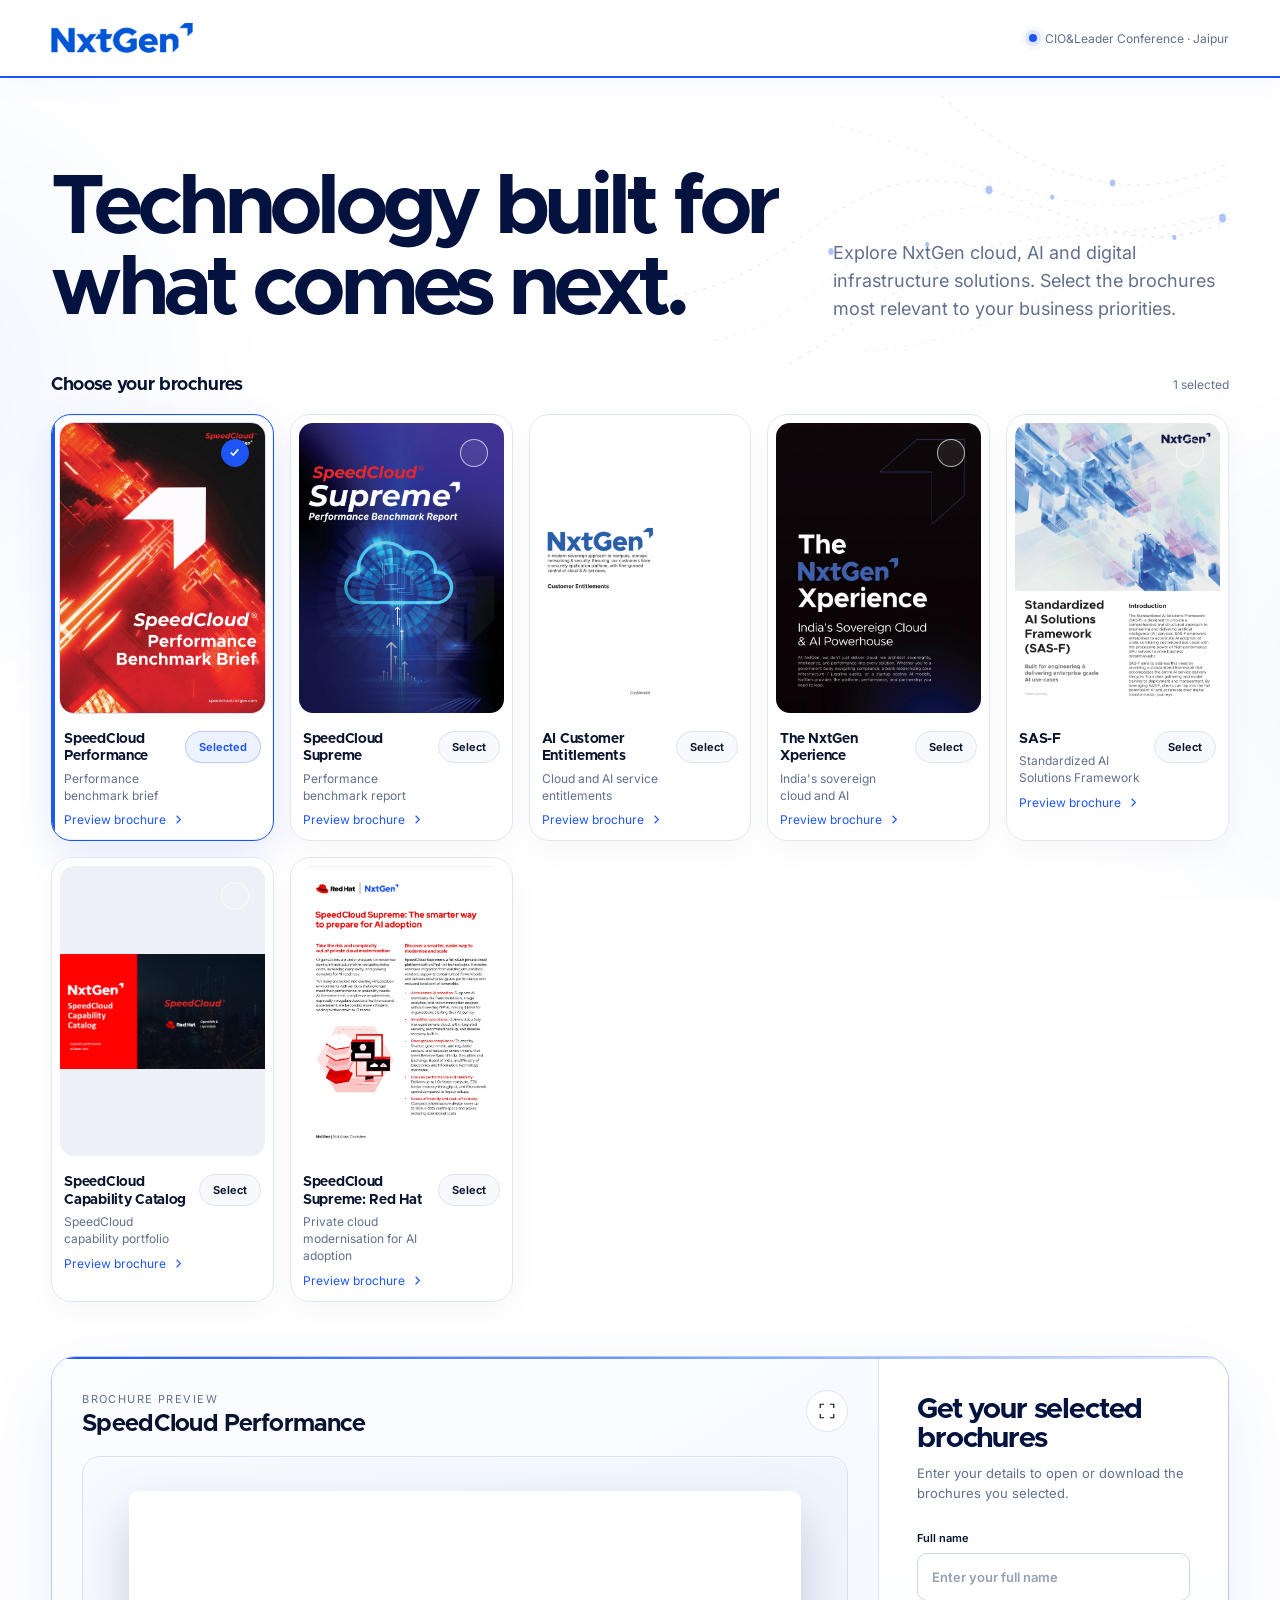
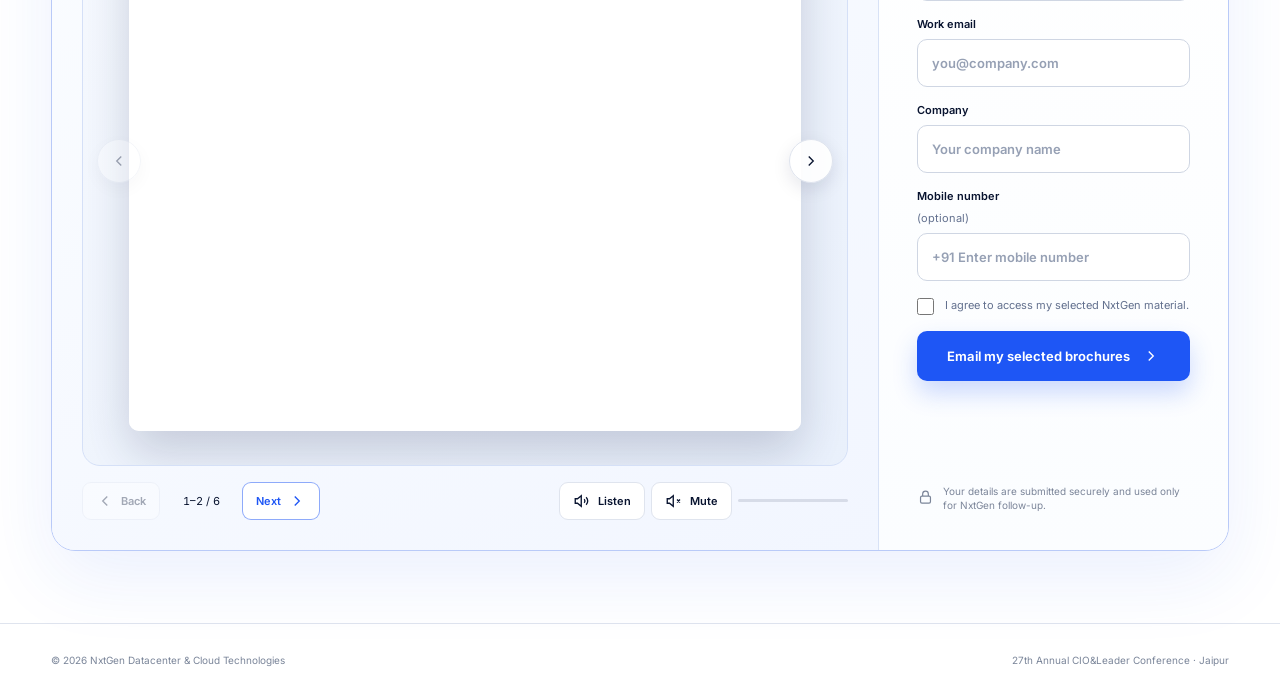
==== index.html @ 0e895658 "Make brochure email links template-compatible" ====
<!doctype html>
<html lang="en">
  <head>
    <meta charset="UTF-8" />
    <meta name="viewport" content="width=device-width, initial-scale=1.0" />
    <meta name="theme-color" content="#ffffff" />
    <meta name="description" content="Explore NxtGen cloud, AI and digital infrastructure brochures." />
    <title>NxtGen | Solution Portfolio</title>
    <link rel="icon" href="assets/nxtgen-blue.png" />
    <link rel="stylesheet" href="styles.css" />
  </head>
  <body>
    <div class="app-shell">
      <header class="topbar">
        <a class="brand" href="#top" aria-label="NxtGen home">
          <img src="assets/nxtgen-blue.png" alt="NxtGen" />
        </a>
        <div class="topbar-actions">
          <span class="secure-label"><span class="status-dot"></span> CIO&amp;Leader Conference · Jaipur</span>
        </div>
      </header>

      <main id="top">
        <section class="intro" aria-labelledby="mainTitle">
          <svg class="ai-network" viewBox="0 0 1440 340" preserveAspectRatio="none" aria-hidden="true">
            <g class="signal-paths">
              <path d="M420 250 C650 250 690 72 920 128 S1190 236 1440 64" />
              <path d="M520 300 C690 278 756 116 956 154 S1230 204 1440 92" />
              <path d="M630 326 C760 268 832 190 1010 182 S1260 160 1440 118" />
              <path d="M690 52 C820 80 888 108 1012 136 S1260 126 1440 42" />
              <path d="M850 20 C928 74 990 108 1100 120 S1300 90 1440 22" />
              <path d="M740 312 C920 300 1040 230 1160 186 S1340 140 1440 132" />
            </g>
            <g class="signal-nodes">
              <circle cx="690" cy="198" r="4" /><circle cx="830" cy="190" r="3" />
              <circle cx="920" cy="128" r="5" /><circle cx="1012" cy="136" r="3" />
              <circle cx="1100" cy="120" r="4" /><circle cx="1190" cy="182" r="3" />
              <circle cx="1260" cy="160" r="5" /><circle cx="1360" cy="94" r="3" />
            </g>
          </svg>
          <h1 id="mainTitle">Technology built for<br />what comes next.</h1>
          <p>Explore NxtGen cloud, AI and digital infrastructure solutions. Select the brochures most relevant to your business priorities.</p>
        </section>

        <section class="catalog" aria-labelledby="catalogTitle">
          <div class="section-heading">
            <h2 id="catalogTitle">Choose your brochures</h2>
            <span id="selectionCount">1 selected</span>
          </div>
          <div class="brochure-rail" id="brochureRail"></div>
        </section>

        <section class="experience" aria-label="Brochure preview and lead form">
          <div class="viewer-column">
            <div class="viewer-heading">
              <div>
                <span class="viewer-label">Brochure preview</span>
                <h2 id="viewerTitle">SpeedCloud</h2>
              </div>
              <button class="icon-button" id="fullscreenButton" type="button" aria-label="Open full screen" title="Full screen">
                <svg viewBox="0 0 24 24" aria-hidden="true"><path d="M8 3H3v5M16 3h5v5M21 16v5h-5M3 16v5h5" /></svg>
              </button>
            </div>

            <div class="book-stage" id="bookStage">
              <button class="page-arrow previous" id="previousPage" type="button" aria-label="Previous page">
                <svg viewBox="0 0 24 24" aria-hidden="true"><path d="m15 18-6-6 6-6" /></svg>
              </button>
              <div class="book" id="book" aria-live="polite">
                <article class="book-page left-page" id="leftPage"></article>
                <article class="book-page right-page" id="rightPage"></article>
                <div class="page-turn" id="pageTurn" aria-hidden="true"></div>
              </div>
              <button class="page-arrow next" id="nextPage" type="button" aria-label="Next page">
                <svg viewBox="0 0 24 24" aria-hidden="true"><path d="m9 18 6-6-6-6" /></svg>
              </button>
            </div>

            <div class="viewer-controls">
              <div class="pager-control">
                <button id="backControl" type="button"><svg viewBox="0 0 24 24" aria-hidden="true"><path d="m15 18-6-6 6-6" /></svg> Back</button>
                <span id="pageCount">2 / 8</span>
                <button class="accent-outline" id="nextControl" type="button">Next <svg viewBox="0 0 24 24" aria-hidden="true"><path d="m9 18 6-6-6-6" /></svg></button>
              </div>
              <div class="audio-control">
                <button id="listenButton" type="button" aria-pressed="false">
                  <svg class="speaker" viewBox="0 0 24 24" aria-hidden="true"><path d="M11 5 6 9H3v6h3l5 4V5Z" /><path d="M15 9.5a4 4 0 0 1 0 5M17.5 7a7 7 0 0 1 0 10" /></svg>
                  <span id="listenLabel">Listen</span>
                </button>
                <button id="muteButton" type="button" aria-pressed="false">
                  <svg viewBox="0 0 24 24" aria-hidden="true"><path d="M11 5 6 9H3v6h3l5 4V5Z" /><path d="m16 10 4 4m0-4-4 4" /></svg>
                  <span id="muteLabel">Mute</span>
                </button>
                <div class="audio-progress" aria-hidden="true"><span id="audioProgress"></span></div>
              </div>
            </div>
          </div>

          <aside class="lead-panel" aria-labelledby="formTitle">
            <div class="form-copy">
              <h2 id="formTitle">Get your selected brochures</h2>
              <p>Enter your details to open or download the brochures you selected.</p>
            </div>
            <form id="leadForm" novalidate>
              <label>Full name<input name="fullName" autocomplete="name" placeholder="Enter your full name" required /></label>
              <label>Work email<input name="email" type="email" inputmode="email" autocomplete="email" autocapitalize="none" spellcheck="false" maxlength="254" placeholder="you@company.com" required /></label>
              <label>Company<input name="company" autocomplete="organization" placeholder="Your company name" required /></label>
              <label>Mobile number <span>(optional)</span><input name="mobile" type="tel" autocomplete="tel" inputmode="tel" maxlength="20" placeholder="+91 Enter mobile number" /></label>
              <label class="consent"><input name="consent" type="checkbox" required /><span>I agree to access my selected NxtGen material.</span></label>
              <p class="form-error" id="formError" role="alert"></p>
              <button class="primary-button" id="sendButton" type="submit">Email my selected brochures <svg viewBox="0 0 24 24" aria-hidden="true"><path d="m9 18 6-6-6-6" /></svg></button>
            </form>
            <div class="success-state" id="successState" hidden>
              <div class="success-mark"><svg viewBox="0 0 24 24" aria-hidden="true"><path d="m6 12 4 4 8-9" /></svg></div>
              <h2>Your brochures have been emailed</h2>
              <p>Sent to <strong id="successRecipient"></strong>. You can also open or download the PDFs below.</p>
              <div class="sent-brochures"><span>Your selected PDF downloads</span><ul id="successBrochureList"></ul></div>
              <button class="secondary-button" id="newVisitorButton" type="button">Start a new selection</button>
            </div>
            <div class="privacy-note"><svg viewBox="0 0 24 24" aria-hidden="true"><rect x="5" y="10" width="14" height="10" rx="2" /><path d="M8 10V7a4 4 0 0 1 8 0v3" /></svg><span>Your details are submitted securely and used only for NxtGen follow-up.</span></div>
          </aside>
        </section>
      </main>

      <footer><span>&copy; 2026 NxtGen Datacenter &amp; Cloud Technologies</span><span>27th Annual CIO&amp;Leader Conference · Jaipur</span></footer>
    </div>
    <dialog class="sent-dialog" id="sentDialog" aria-labelledby="sentDialogTitle">
      <div class="sent-dialog-card">
        <div class="sent-dialog-mark"><svg viewBox="0 0 24 24" aria-hidden="true"><path d="m6 12 4 4 8-9" /></svg></div>
        <h2 id="sentDialogTitle">Your selected brochures are ready</h2>
        <p class="sent-recipient">Prepared for <strong id="sentRecipient"></strong></p>
        <div class="sent-brochures"><span>Open or download</span><ul id="sentBrochureList"></ul></div>
        <button class="primary-button" id="dialogDoneButton" type="button">Done — start new selection</button>
      </div>
    </dialog>
    <script src="config.js?v=20260728-5"></script>
    <script src="assets/brochures/narration-data.js"></script>
    <script src="app.js?v=20260728-7"></script>
  </body>
</html>
---- styles.css ----
@font-face { font-family: "Metropolis"; src: url("assets/fonts/metropolis-400.woff2") format("woff2"); font-weight: 400; font-style: normal; font-display: swap; }
@font-face { font-family: "Metropolis"; src: url("assets/fonts/metropolis-600.woff2") format("woff2"); font-weight: 600; font-style: normal; font-display: swap; }
@font-face { font-family: "Metropolis"; src: url("assets/fonts/metropolis-700.woff2") format("woff2"); font-weight: 700; font-style: normal; font-display: swap; }
@font-face { font-family: "Inter"; src: url("assets/fonts/inter-variable.woff2") format("woff2-variations"); font-weight: 100 900; font-style: normal; font-display: swap; }

:root {
  --blue: #1e56f5;
  --navy: #03123e;
  --ink: #08132f;
  --muted: #62708e;
  --line: #dfe4ee;
  --surface: #f7f9fc;
  --white: #ffffff;
  --radius: 20px;
  --shadow: 0 28px 70px rgba(3, 18, 62, 0.14);
  --heading: "Metropolis", "Avenir Next", "Century Gothic", sans-serif;
  --body: "Inter", "Segoe UI", Arial, sans-serif;
}

* { box-sizing: border-box; }
html { scroll-behavior: smooth; }
body { margin: 0; background: var(--white); color: var(--ink); font-family: var(--body); -webkit-font-smoothing: antialiased; position: relative; }
body::before { content: ""; position: fixed; inset: 0; pointer-events: none; z-index: -1; background: radial-gradient(circle at -8% 42%, rgba(30,86,245,.055), transparent 25%), radial-gradient(circle at 108% 76%, rgba(30,86,245,.045), transparent 23%); }
button, input { font: inherit; }
button { color: inherit; }
button:focus-visible, input:focus-visible { outline: 3px solid rgba(30, 86, 245, .24); outline-offset: 2px; }
.app-shell { min-height: 100vh; }
.topbar { height: 78px; padding: 0 clamp(24px, 4vw, 72px); display: flex; align-items: center; justify-content: space-between; border-bottom: 2px solid var(--blue); position: sticky; top: 0; z-index: 20; background: rgba(255,255,255,.96); backdrop-filter: blur(16px); box-shadow: 0 8px 28px rgba(30,86,245,.035); }
.brand img { width: 142px; display: block; }
.topbar-actions { display: flex; align-items: center; gap: 24px; }
.text-button { border: 0; background: none; display: inline-flex; align-items: center; gap: 9px; cursor: pointer; font-size: 13px; font-weight: 650; }
.download-icon { width: 15px; height: 15px; border: 1.7px solid currentColor; border-top: 0; position: relative; border-radius: 2px; }
.download-icon::before { content: ""; width: 6px; height: 6px; border-right: 1.7px solid; border-bottom: 1.7px solid; transform: rotate(45deg); position: absolute; left: 3px; top: -3px; }
.download-icon::after { content: ""; width: 1.7px; height: 9px; background: currentColor; position: absolute; left: 6px; top: -8px; }
.secure-label { color: var(--muted); font-size: 12px; display: flex; align-items: center; gap: 8px; }
.status-dot { width: 8px; height: 8px; border-radius: 50%; background: var(--blue); box-shadow: 0 0 0 4px rgba(30,86,245,.11), 0 0 0 8px rgba(30,86,245,.035); animation: signalPulse 2.8s ease-in-out infinite; }
main { max-width: 1500px; margin: 0 auto; padding: 0 clamp(24px, 4vw, 72px) 72px; }
.intro { padding: clamp(54px, 7vw, 92px) 0 46px; display: grid; grid-template-columns: minmax(0, 1.3fr) minmax(280px, .7fr); align-items: end; gap: 48px; position: relative; isolation: isolate; overflow: hidden; }
.intro > h1, .intro > p { position: relative; z-index: 2; }
.ai-network { position: absolute; z-index: 0; inset: 0 -5vw auto 26%; width: 84%; height: 100%; pointer-events: none; overflow: visible; }
.signal-paths path { fill: none; stroke: var(--blue); stroke-width: 1.1; opacity: .16; stroke-dasharray: 5 9; animation: signalFlow 18s linear infinite; }
.signal-paths path:nth-child(even) { opacity: .09; animation-duration: 24s; animation-direction: reverse; }
.signal-nodes circle { fill: var(--blue); opacity: .35; transform-box: fill-box; transform-origin: center; animation: nodePulse 3.4s ease-in-out infinite; }
.signal-nodes circle:nth-child(2n) { animation-delay: -1.7s; }
.intro h1 { font-family: var(--heading); font-size: clamp(48px, 6.6vw, 92px); line-height: .96; letter-spacing: -.055em; margin: 0; color: var(--navy); font-weight: 700; }
.intro p { margin: 0 0 7px; max-width: 510px; color: var(--muted); font-size: clamp(16px, 1.4vw, 21px); line-height: 1.55; }
.catalog { padding-bottom: 54px; }
.section-heading { display: flex; justify-content: space-between; align-items: center; margin-bottom: 20px; }
.section-heading h2 { font-family: var(--heading); margin: 0; font-size: 18px; letter-spacing: -.02em; }
.section-heading span { color: var(--muted); font-size: 12px; }
.brochure-rail { display: grid; grid-template-columns: repeat(5, minmax(0, 1fr)); gap: 16px; }
.brochure-card { min-width: 0; position: relative; border: 1px solid #dfe6f5; border-radius: 20px; padding: 8px; background: rgba(255,255,255,.96); box-shadow: 0 10px 32px rgba(3,18,62,.035); transition: transform .3s cubic-bezier(.2,.8,.2,1), border-color .3s, box-shadow .3s; overflow: hidden; }
.brochure-card::before { content: ""; position: absolute; inset: 0 auto 0 0; width: 3px; background: var(--blue); opacity: 0; transition: opacity .3s; z-index: 5; }
.brochure-card:hover { transform: translateY(-4px); border-color: #b7c9fa; box-shadow: 0 18px 44px rgba(30,86,245,.09); }
.cover { height: 290px; width: 100%; position: relative; overflow: hidden; border: 0; border-radius: 14px; background: #edf1f7; padding: 0; text-align: left; cursor: pointer; box-shadow: none; transition: transform .35s cubic-bezier(.2,.8,.2,1); }
.cover:hover { transform: none; }
.cover .cover-art { width: 100%; height: 100%; object-fit: contain; object-position: center; display: block; position: relative; z-index: 1; }
.selection-mark { position: absolute; top: 16px; right: 16px; width: 28px; height: 28px; display: grid; place-items: center; border: 1px solid rgba(255,255,255,.65); border-radius: 50%; color: transparent; background: rgba(255,255,255,.08); z-index: 4; }
.selection-mark svg { width: 15px; fill: none; stroke: currentColor; stroke-width: 2.5; }
.brochure-card.selected { border-color: var(--blue); box-shadow: 0 14px 40px rgba(30,86,245,.12), inset 0 0 0 1px rgba(30,86,245,.08); }
.brochure-card.selected::before { opacity: 1; }
.brochure-card.selected .cover { box-shadow: 0 0 0 1px rgba(30,86,245,.18); }
.brochure-card.selected .selection-mark { color: white; border-color: var(--blue); background: var(--blue); }
.card-meta { display: flex; align-items: start; justify-content: space-between; gap: 12px; padding: 14px 4px 0; }
.card-meta h3 { margin: 0 0 5px; font-family: var(--heading); font-size: 14px; line-height: 1.25; letter-spacing: -.02em; }
.card-meta p { color: var(--muted); margin: 0; font-size: 12px; line-height: 1.4; }
.select-button { background: var(--surface); border: 1px solid var(--line); border-radius: 999px; padding: 8px 13px; font-size: 11px; font-weight: 650; cursor: pointer; }
.selected .select-button { background: rgba(30,86,245,.08); border-color: rgba(30,86,245,.25); color: var(--blue); }
.preview-link { display: inline-flex; align-items: center; gap: 5px; border: 0; background: transparent; color: var(--blue); font-size: 12px; padding: 8px 4px 5px; cursor: pointer; }
.preview-link svg { width: 15px; fill: none; stroke: currentColor; stroke-width: 1.8; }
.experience { display: grid; grid-template-columns: minmax(0, 1.7fr) minmax(335px, .72fr); border: 1px solid #b9caf8; border-radius: 24px; overflow: hidden; box-shadow: 0 26px 76px rgba(30,86,245,.09); background: white; position: relative; }
.experience::before { content: ""; position: absolute; inset: 0 0 auto; height: 2px; background: linear-gradient(90deg, var(--blue), #74a0ff 52%, rgba(30,86,245,.12)); z-index: 4; }
.viewer-column { min-width: 0; padding: 30px; background: linear-gradient(150deg, #fbfdff, #f2f6ff); }
.viewer-heading { display: flex; align-items: center; justify-content: space-between; margin-bottom: 20px; }
.viewer-label { color: var(--muted); font-size: 11px; text-transform: uppercase; letter-spacing: .13em; }
.viewer-heading h2 { font-family: var(--heading); margin: 5px 0 0; font-size: 24px; letter-spacing: -.03em; }
.icon-button { width: 42px; height: 42px; border-radius: 50%; border: 1px solid var(--line); background: white; display: grid; place-items: center; cursor: pointer; }
.icon-button svg { width: 18px; fill: none; stroke: currentColor; stroke-width: 1.6; }
.book-stage { min-height: 610px; position: relative; display: flex; align-items: center; justify-content: center; padding: 30px 46px; border: 1px solid #d5e0f7; border-radius: 18px; background: linear-gradient(145deg, #f7faff, #eaf1fc); overflow: hidden; box-shadow: inset 0 1px 0 white; }
.book-stage:fullscreen { width: 100vw; height: 100vh; border-radius: 0; }
.book-stage:fullscreen .book { width: min(92vw, 1415px); height: min(88vh, 1000px); }
.book { width: min(800px, 100%); height: 540px; display: grid; grid-template-columns: 1fr 1fr; perspective: 1600px; filter: drop-shadow(0 22px 24px rgba(3,18,62,.18)); position: relative; }
.book.single-page-book { width: min(960px, 100%); grid-template-columns: 1fr; }
.book.single-page-book .right-page { display: none; }
.book.single-page-book .left-page { border-radius: 10px; box-shadow: none; }
.book.single-page-book .page-turn { width: 100%; border-radius: 10px; }
.book-page { overflow: hidden; position: relative; background: white; }
.left-page { border-radius: 10px 0 0 10px; box-shadow: inset -8px 0 14px rgba(3,18,62,.08); }
.right-page { border-radius: 0 10px 10px 0; box-shadow: inset 8px 0 14px rgba(3,18,62,.06); }
.pdf-page-frame { width: 100%; height: 100%; display: grid; place-items: center; background: white; }
.pdf-page-image { width: 100%; height: 100%; object-fit: contain; display: block; }
.page-turn { position: absolute; z-index: 7; width: 50%; height: 100%; right: 0; top: 0; transform-origin: left center; border-radius: 0 10px 10px 0; pointer-events: none; opacity: 0; background: white; overflow: hidden; }
.page-turn img { width: 100%; height: 100%; object-fit: contain; display: block; }
.page-turn.previous { left: 0; right: auto; transform-origin: right center; }
.page-turn.next.animate { animation: flipNext .72s cubic-bezier(.5,.05,.2,1); }
.page-turn.previous.animate { animation: flipPrevious .72s cubic-bezier(.5,.05,.2,1); }
@keyframes flipNext { 0% { opacity: 1; transform: rotateY(0); } 99% { opacity: 1; transform: rotateY(-178deg); } 100% { opacity: 0; } }
@keyframes flipPrevious { 0% { opacity: 1; transform: rotateY(0); } 99% { opacity: 1; transform: rotateY(178deg); } 100% { opacity: 0; } }
.page-arrow { position: absolute; z-index: 8; width: 44px; height: 44px; border: 1px solid var(--line); border-radius: 50%; background: rgba(255,255,255,.92); display: grid; place-items: center; cursor: pointer; box-shadow: 0 6px 18px rgba(3,18,62,.1); }
.page-arrow.previous { left: 14px; }.page-arrow.next { right: 14px; }
.page-arrow svg, .viewer-controls svg, .primary-button svg { width: 18px; fill: none; stroke: currentColor; stroke-width: 1.8; }
button:disabled { opacity: .35; cursor: not-allowed; }
.viewer-controls { padding-top: 16px; display: flex; align-items: center; justify-content: space-between; gap: 18px; }
.pager-control, .audio-control { display: flex; align-items: center; gap: 6px; }
.pager-control button, .audio-control button { min-height: 38px; border: 1px solid var(--line); background: white; border-radius: 9px; padding: 0 13px; display: inline-flex; align-items: center; gap: 7px; cursor: pointer; font-size: 11px; font-weight: 600; }
.pager-control > span { min-width: 70px; text-align: center; font-size: 11px; font-variant-numeric: tabular-nums; }
.pager-control .accent-outline { color: var(--blue); border-color: rgba(30,86,245,.5); }
.audio-control button.active { color: var(--blue); border-color: rgba(30,86,245,.45); background: rgba(30,86,245,.05); }
.audio-progress { width: 110px; height: 3px; background: #d7dce8; border-radius: 3px; overflow: hidden; }
.audio-progress span { display: block; width: 0; height: 100%; background: var(--blue); transition: width .15s linear; }
.lead-panel { border-left: 1px solid #d8e2f6; padding: 38px; display: flex; flex-direction: column; background: linear-gradient(180deg, #fff, #fbfdff); }
.form-copy h2, .success-state h2 { font-family: var(--heading); font-size: 29px; letter-spacing: -.04em; margin: 0 0 10px; color: var(--navy); }
.form-copy p { color: var(--muted); font-size: 13px; line-height: 1.55; margin: 0 0 28px; }
form { display: grid; gap: 16px; }
form label { font-size: 11px; font-weight: 600; display: grid; gap: 8px; }
form label > span { color: var(--muted); font-weight: 400; }
input { width: 100%; height: 48px; border: 1px solid #cfd6e3; border-radius: 10px; padding: 0 14px; background: white; font-size: 13px; color: var(--ink); transition: border-color .2s, box-shadow .2s; }
input::placeholder { color: #96a0b4; }
input:focus { border-color: var(--blue); box-shadow: 0 0 0 4px rgba(30,86,245,.08); outline: none; }
.consent { display: grid; grid-template-columns: 18px 1fr; align-items: start; gap: 10px; font-weight: 400; color: #56617a; line-height: 1.5; }
.consent input { width: 17px; height: 17px; margin: 1px 0 0; accent-color: var(--blue); }
.form-error { color: #c8333b; font-size: 11px; line-height: 1.4; margin: 0; min-height: 0; }
.form-error:empty { display: none; }
.primary-button, .secondary-button { height: 50px; border: 0; border-radius: 10px; background: var(--blue); color: white; font-weight: 650; font-size: 13px; display: flex; align-items: center; justify-content: center; gap: 12px; cursor: pointer; box-shadow: 0 12px 24px rgba(30,86,245,.22); text-decoration: none; }
.primary-button:disabled { opacity: .68; cursor: wait; }
.sent-dialog { width: min(520px, calc(100vw - 32px)); padding: 0; border: 0; border-radius: 24px; background: transparent; color: var(--navy); box-shadow: 0 34px 90px rgba(3,18,62,.26); }
.sent-dialog::backdrop { background: rgba(3,18,62,.58); backdrop-filter: blur(10px); }
.sent-dialog-card { padding: 38px; border-radius: 24px; background: white; text-align: center; }
.sent-dialog-mark { width: 62px; height: 62px; margin: 0 auto 18px; border-radius: 50%; display: grid; place-items: center; color: white; background: var(--blue); box-shadow: 0 16px 34px rgba(30,86,245,.3); }
.sent-dialog-mark svg { width: 30px; fill: none; stroke: currentColor; stroke-width: 2.2; }
.sent-dialog .eyebrow { margin: 0 0 8px; color: var(--blue); font-size: 11px; font-weight: 750; letter-spacing: .13em; text-transform: uppercase; }
.sent-dialog h2 { margin: 0; font-family: Metropolis, Inter, sans-serif; font-size: 25px; }
.sent-recipient { margin: 10px 0 22px; color: var(--muted); }
.sent-brochures { margin: 0 0 24px; padding: 18px 20px; border: 1px solid var(--line); border-radius: 14px; background: var(--surface); text-align: left; }
.sent-brochures > span { color: var(--muted); font-size: 10px; font-weight: 750; letter-spacing: .1em; text-transform: uppercase; }
.sent-brochures ul { margin: 10px 0 0; padding-left: 19px; }
.sent-brochures li { margin: 6px 0; font-size: 13px; }
.sent-brochures a { color: var(--blue); font-weight: 650; text-decoration: none; }
.sent-brochures a:hover { text-decoration: underline; }
.sent-dialog .primary-button { width: 100%; }
.secondary-button { color: var(--blue); background: rgba(30,86,245,.07); box-shadow: none; padding: 0 22px; margin-top: 22px; }
.privacy-note { margin-top: auto; padding-top: 28px; display: flex; align-items: center; gap: 9px; color: #7b8599; font-size: 10px; line-height: 1.4; }
.privacy-note svg { width: 17px; flex: 0 0 auto; fill: none; stroke: currentColor; stroke-width: 1.7; }
.success-state { margin: auto 0; text-align: left; }
.success-mark { width: 58px; height: 58px; display: grid; place-items: center; background: #21a366; color: white; border-radius: 50%; margin-bottom: 22px; box-shadow: 0 12px 28px rgba(33,163,102,.22); }
.success-mark svg { width: 29px; fill: none; stroke: currentColor; stroke-width: 2.2; }
.success-state p { color: var(--muted); font-size: 14px; line-height: 1.6; }
footer { border-top: 1px solid var(--line); min-height: 74px; padding: 0 clamp(24px, 4vw, 72px); display: flex; align-items: center; justify-content: space-between; gap: 20px; color: #7a8599; font-size: 10px; }

@media (max-width: 1250px) {
  .brochure-rail { grid-template-columns: repeat(3, minmax(0, 1fr)); }
}
@media (max-width: 1080px) {
  .intro { grid-template-columns: 1fr; gap: 24px; }
  .intro p { max-width: 600px; }
  .experience { grid-template-columns: 1fr; }
  .lead-panel { border-left: 0; border-top: 1px solid var(--line); display: grid; grid-template-columns: .7fr 1.3fr; gap: 34px; }
  .privacy-note { grid-column: 1 / -1; padding-top: 0; }
}
@media (max-width: 760px) {
  .topbar { height: 68px; }.brand img { width: 120px; }.secure-label { display: none; }
  .intro { padding: 46px 0 36px; }.intro h1 { font-size: clamp(46px, 13vw, 70px); }
  .brochure-rail { display: flex; overflow-x: auto; scroll-snap-type: x mandatory; padding: 4px 4px 20px; margin: 0 -4px; }
  .brochure-card { min-width: 78vw; scroll-snap-align: start; }
  .cover { height: 390px; }
  .viewer-column { padding: 20px 14px; }.book-stage { min-height: 520px; padding: 26px 32px; }
  .book { height: 450px; grid-template-columns: 1fr; width: min(318px, 90%); }
  .left-page { display: block; border-radius: 10px; box-shadow: none; }.right-page { display: none; }
  .page-turn { width: 100%; border-radius: 10px; }
  .viewer-controls { flex-direction: column; align-items: stretch; }.pager-control, .audio-control { justify-content: center; }
  .audio-progress { flex: 1; }.lead-panel { display: block; padding: 30px 24px; }.form-copy { margin-bottom: 26px; }
  .privacy-note { margin-top: 24px; }.topbar-actions .text-button { font-size: 0; }.topbar-actions .text-button .download-icon { font-size: initial; }
  footer { flex-direction: column; align-items: flex-start; justify-content: center; padding-top: 20px; padding-bottom: 20px; }
}
@keyframes signalFlow { to { stroke-dashoffset: -160; } }
@keyframes nodePulse { 0%, 100% { transform: scale(.8); opacity: .24; } 50% { transform: scale(1.3); opacity: .52; } }
@keyframes signalPulse { 0%, 100% { box-shadow: 0 0 0 4px rgba(30,86,245,.11), 0 0 0 8px rgba(30,86,245,.035); } 50% { box-shadow: 0 0 0 5px rgba(30,86,245,.15), 0 0 0 11px rgba(30,86,245,.02); } }
@media (prefers-reduced-motion: reduce) { *, *::before, *::after { scroll-behavior: auto !important; animation-duration: .01ms !important; transition-duration: .01ms !important; } }
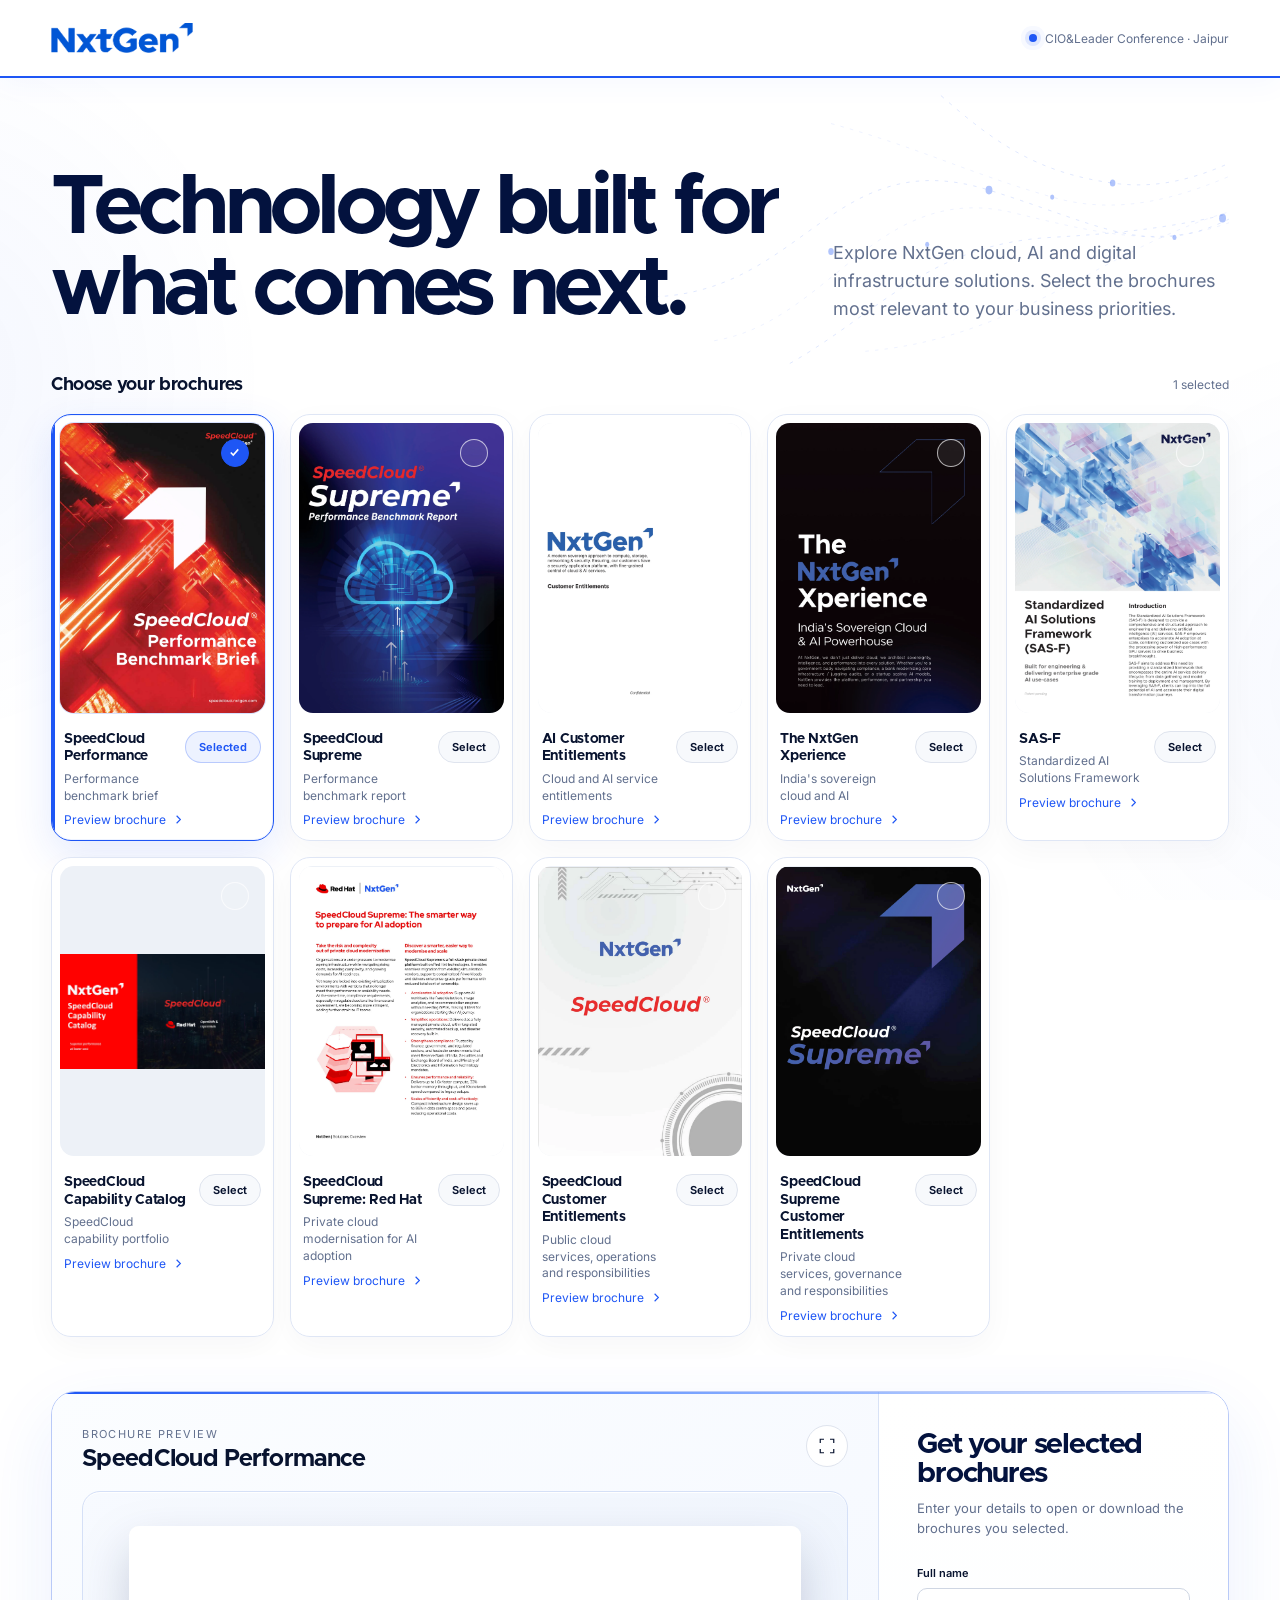
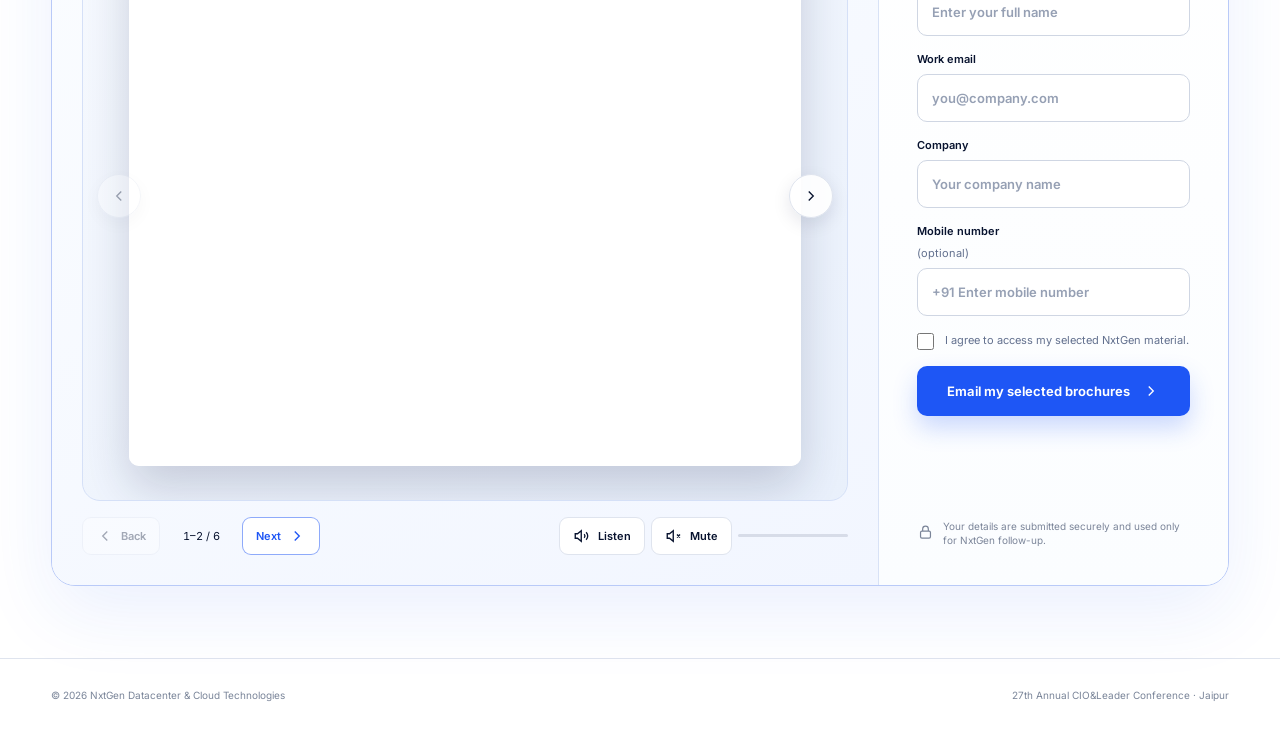
==== commit 29a53f3a: "Add SpeedCloud customer entitlement brochures" ====
--- a/index.html
+++ b/index.html
@@ -133,8 +133,8 @@
         <button class="primary-button" id="dialogDoneButton" type="button">Done — start new selection</button>
       </div>
     </dialog>
-    <script src="config.js?v=20260728-5"></script>
+    <script src="config.js?v=20260728-8"></script>
     <script src="assets/brochures/narration-data.js"></script>
-    <script src="app.js?v=20260728-7"></script>
+    <script src="app.js?v=20260729-8"></script>
   </body>
 </html>
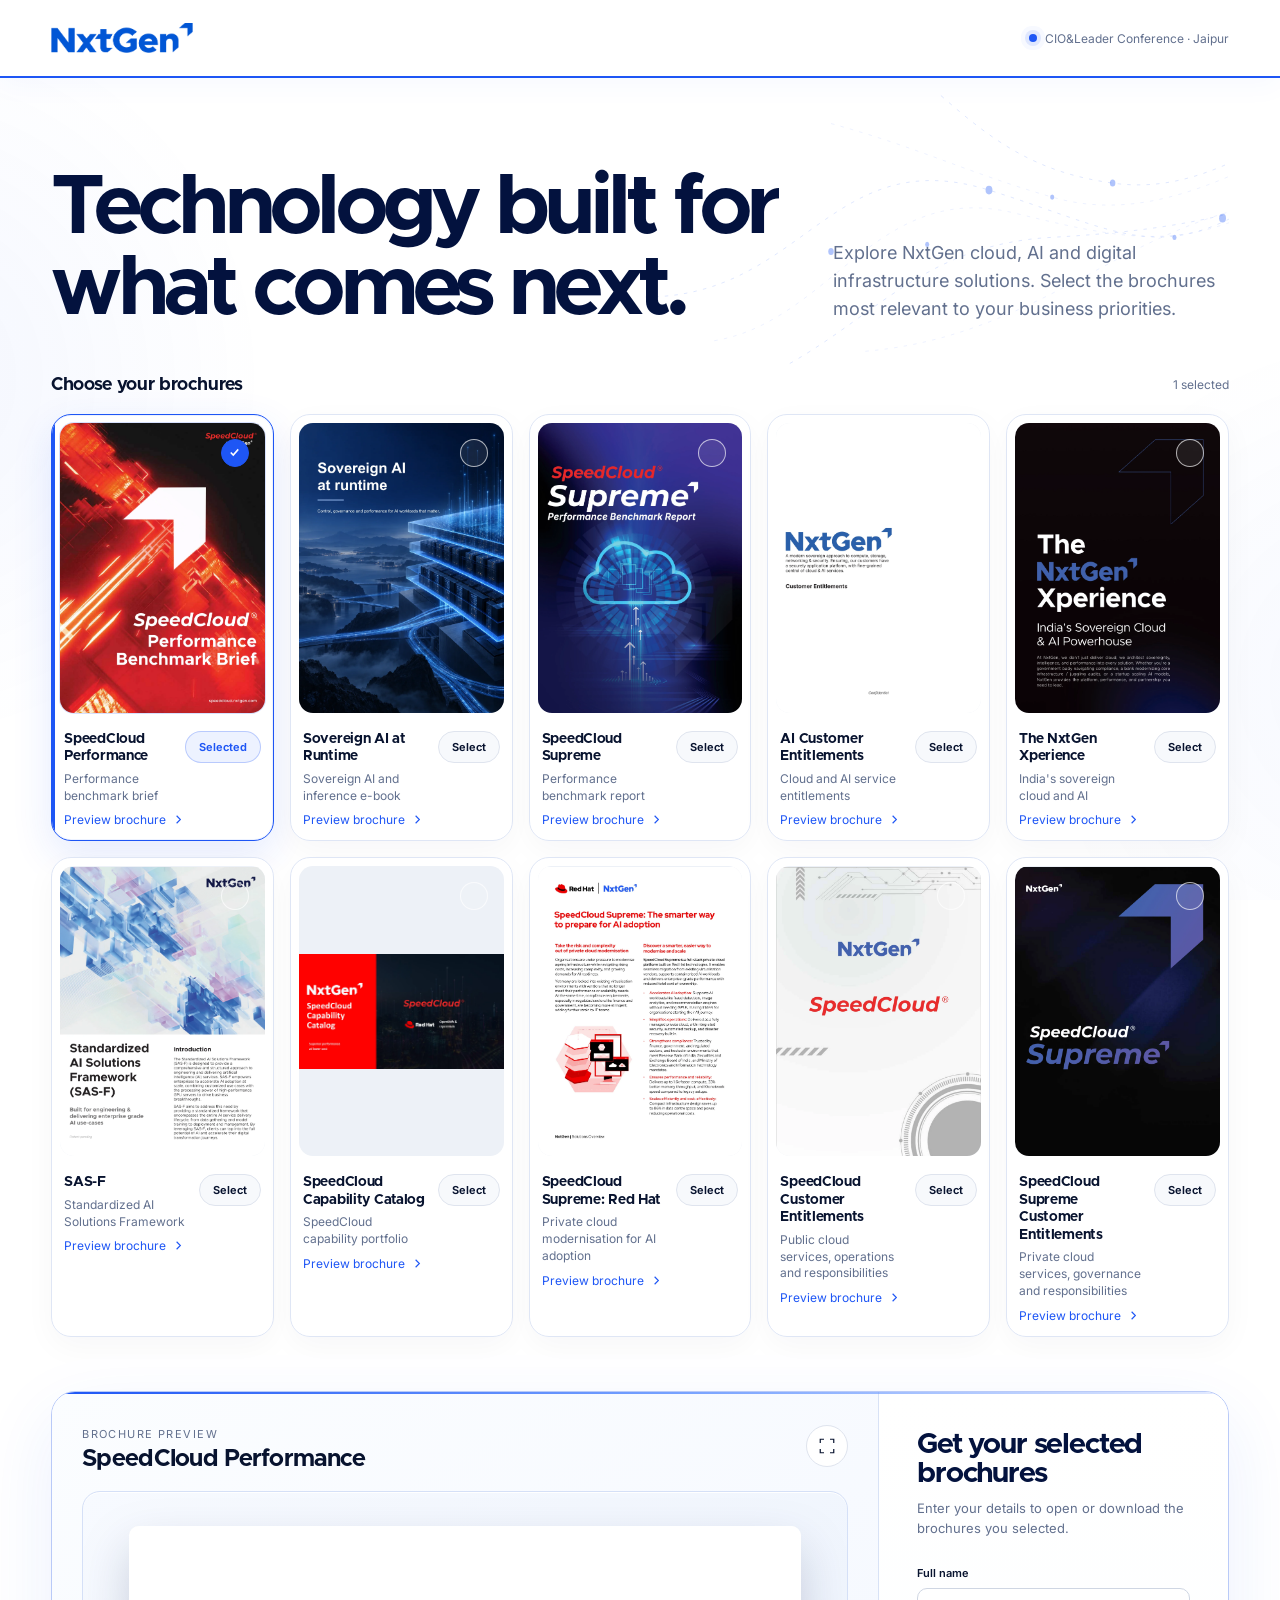
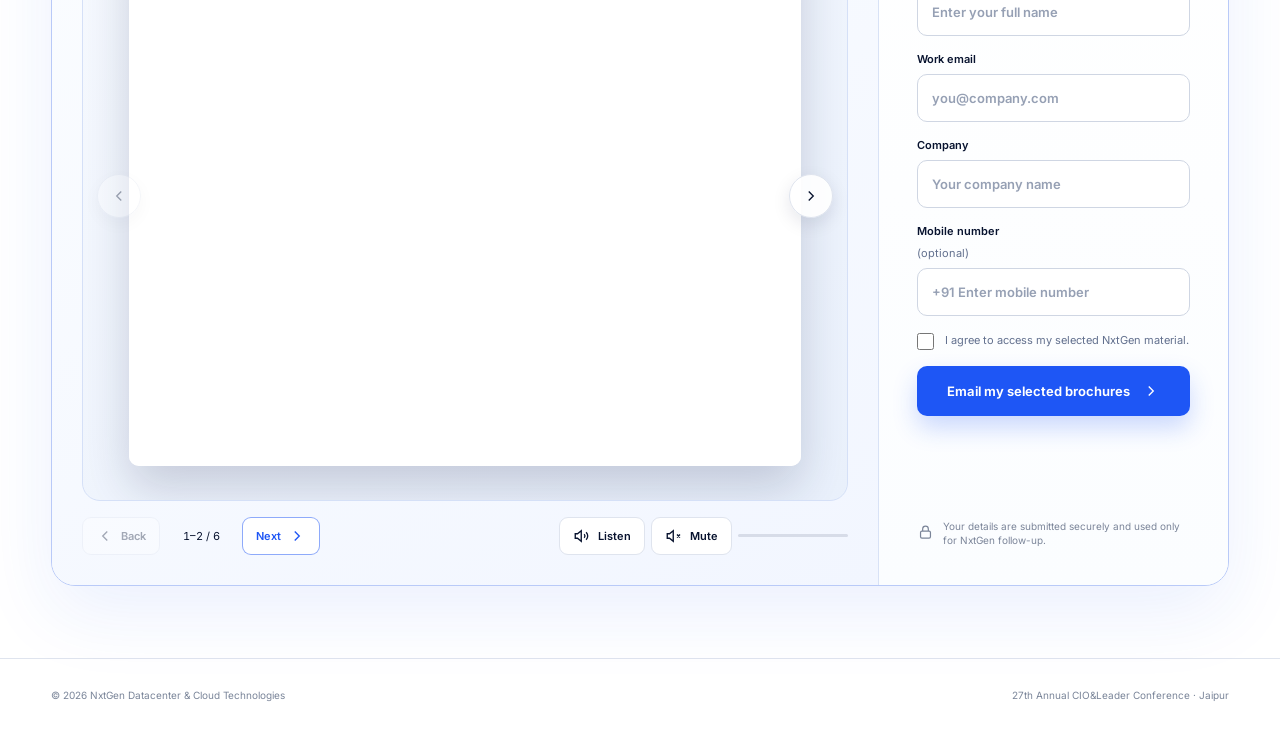
==== commit f7d1e590: "Add sovereign AI e-book to brochure portal" ====
--- a/index.html
+++ b/index.html
@@ -7,7 +7,7 @@
     <meta name="description" content="Explore NxtGen cloud, AI and digital infrastructure brochures." />
     <title>NxtGen | Solution Portfolio</title>
     <link rel="icon" href="assets/nxtgen-blue.png" />
-    <link rel="stylesheet" href="styles.css" />
+    <link rel="stylesheet" href="styles.css?v=20261012-1" />
   </head>
   <body>
     <div class="app-shell">
@@ -135,6 +135,7 @@
     </dialog>
     <script src="config.js?v=20260728-8"></script>
     <script src="assets/brochures/narration-data.js"></script>
-    <script src="app.js?v=20260729-8"></script>
+    <script src="assets/brochures/sovereign-ai-runtime/narration.js?v=20261012-1"></script>
+    <script src="app.js?v=20261012-1"></script>
   </body>
 </html>
--- a/styles.css
+++ b/styles.css
@@ -81,6 +81,9 @@
 .book-stage:fullscreen .book { width: min(92vw, 1415px); height: min(88vh, 1000px); }
 .book { width: min(800px, 100%); height: 540px; display: grid; grid-template-columns: 1fr 1fr; perspective: 1600px; filter: drop-shadow(0 22px 24px rgba(3,18,62,.18)); position: relative; }
 .book.single-page-book { width: min(960px, 100%); grid-template-columns: 1fr; }
+.book-stage.portrait-book-stage { min-height: 0; }
+.book.single-page-book.portrait-page-book { width: min(480px, 100%); height: auto; aspect-ratio: 595 / 842; }
+.book-stage:fullscreen .book.portrait-page-book { width: min(62vh, 92vw); height: min(88vh, 1000px); }
 .book.single-page-book .right-page { display: none; }
 .book.single-page-book .left-page { border-radius: 10px; box-shadow: none; }
 .book.single-page-book .page-turn { width: 100%; border-radius: 10px; }
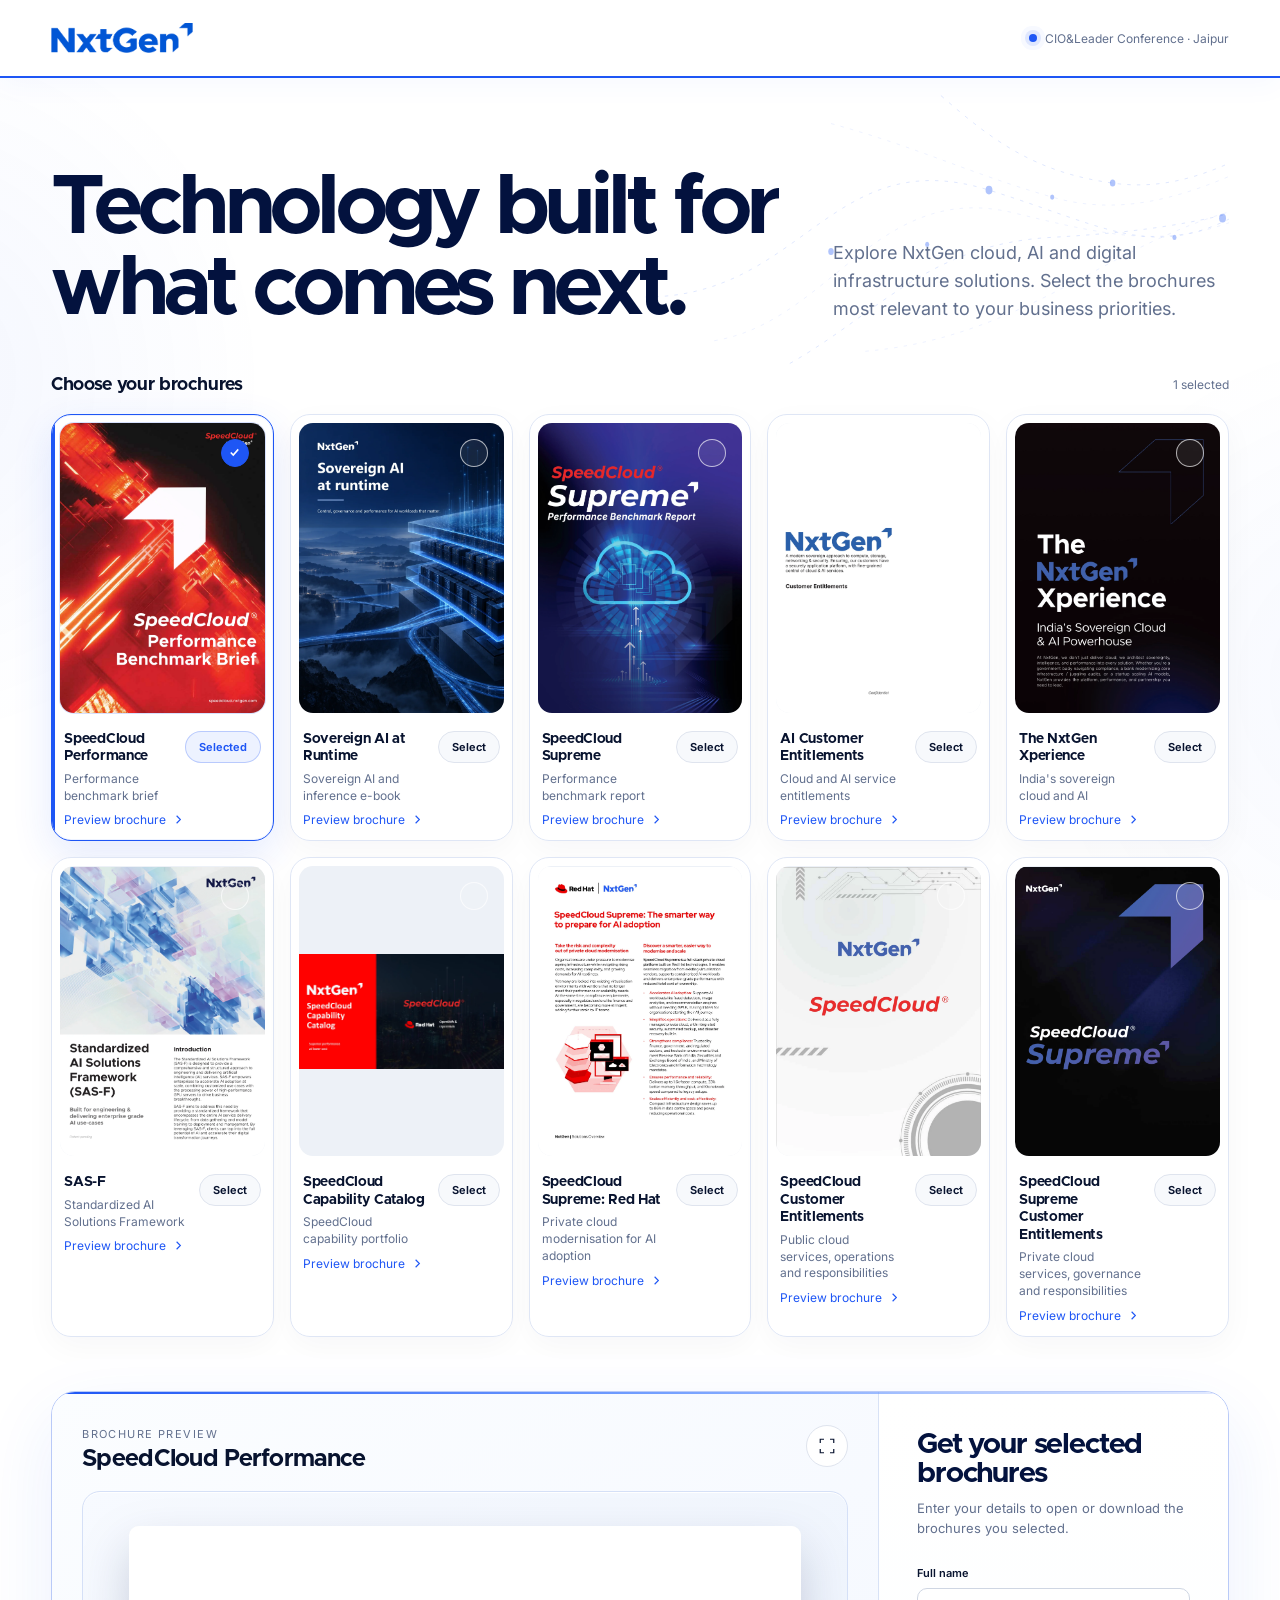
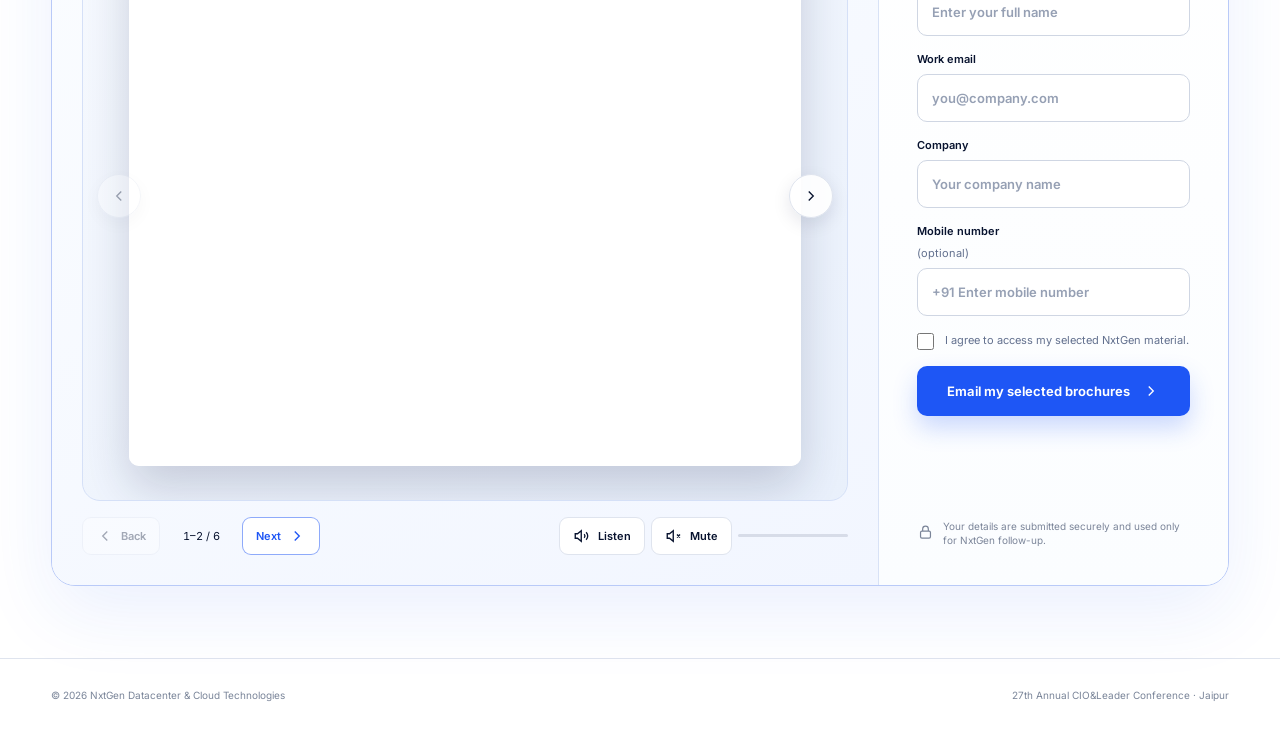
==== commit f3c3aff3: "Refine sovereign AI e-book branding and layout" ====
--- a/index.html
+++ b/index.html
@@ -136,6 +136,6 @@
     <script src="config.js?v=20260728-8"></script>
     <script src="assets/brochures/narration-data.js"></script>
     <script src="assets/brochures/sovereign-ai-runtime/narration.js?v=20261012-1"></script>
-    <script src="app.js?v=20261012-1"></script>
+    <script src="app.js?v=20261012-2"></script>
   </body>
 </html>
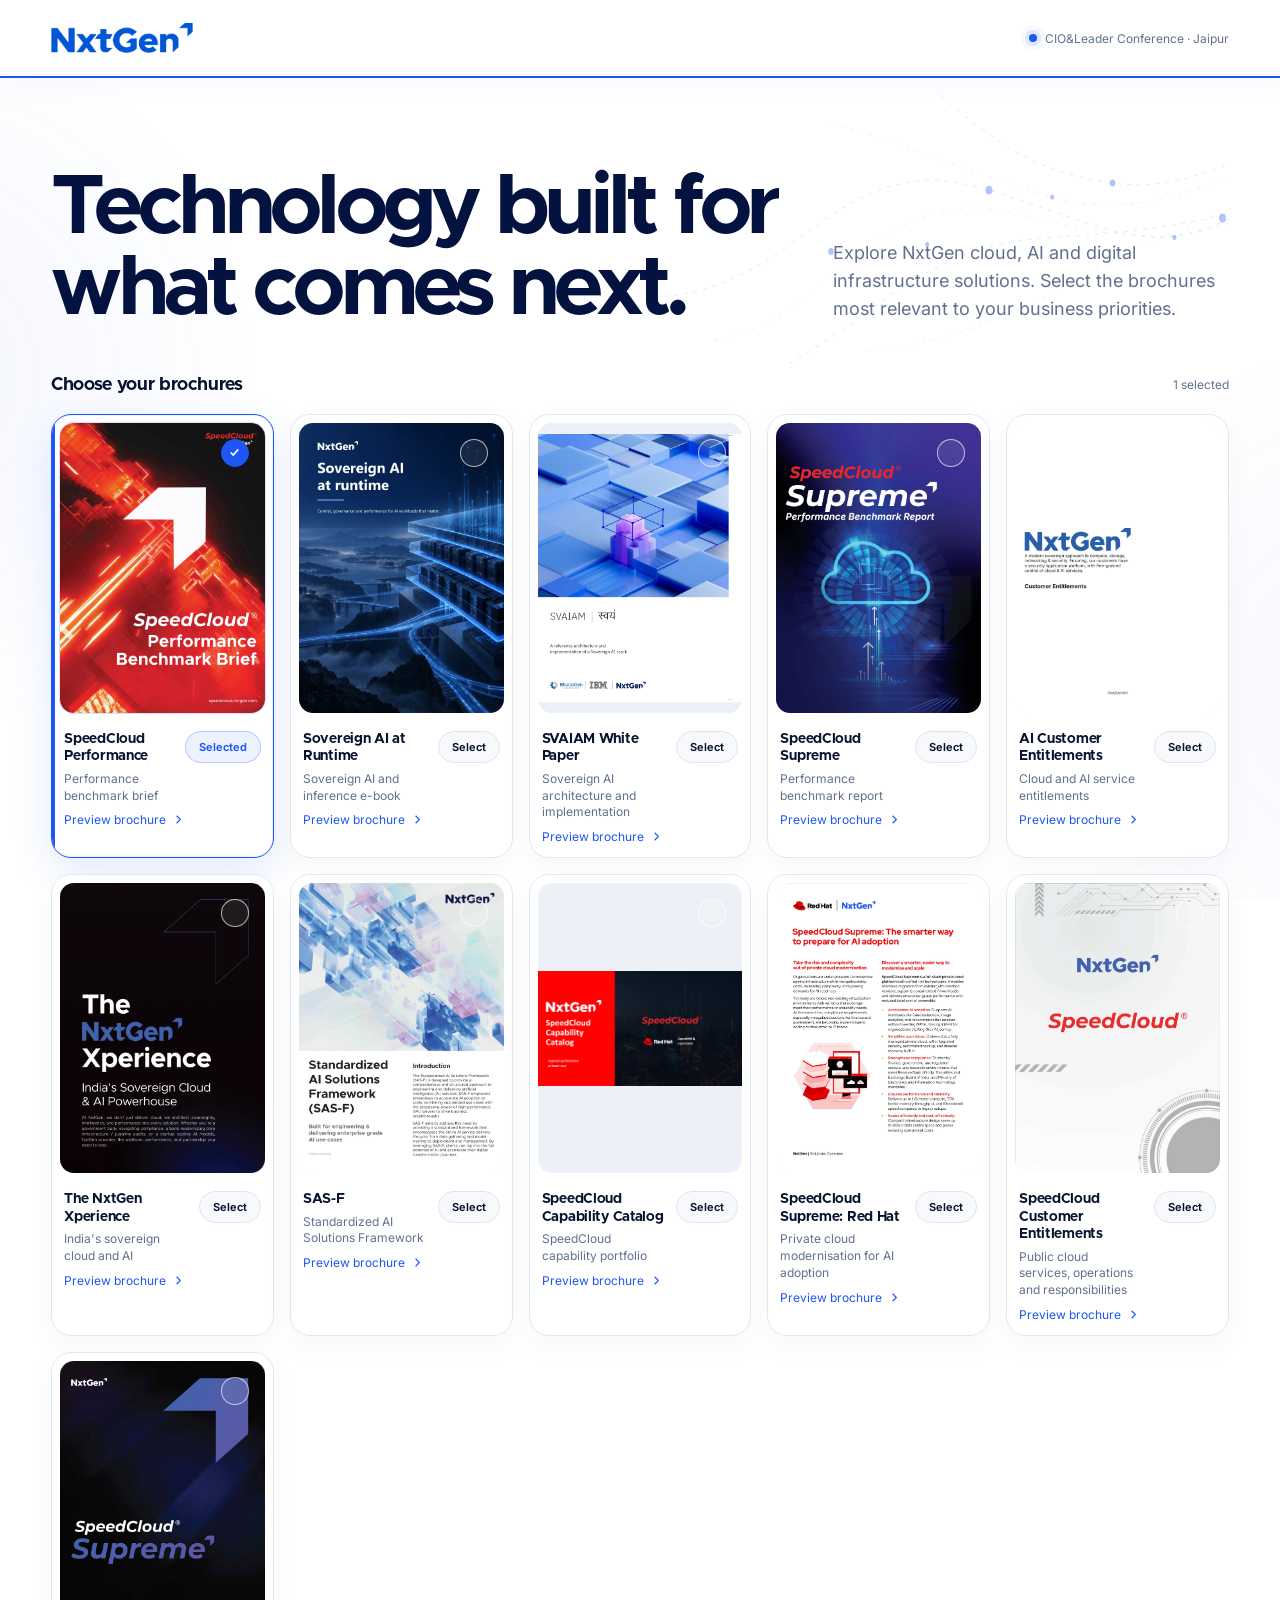
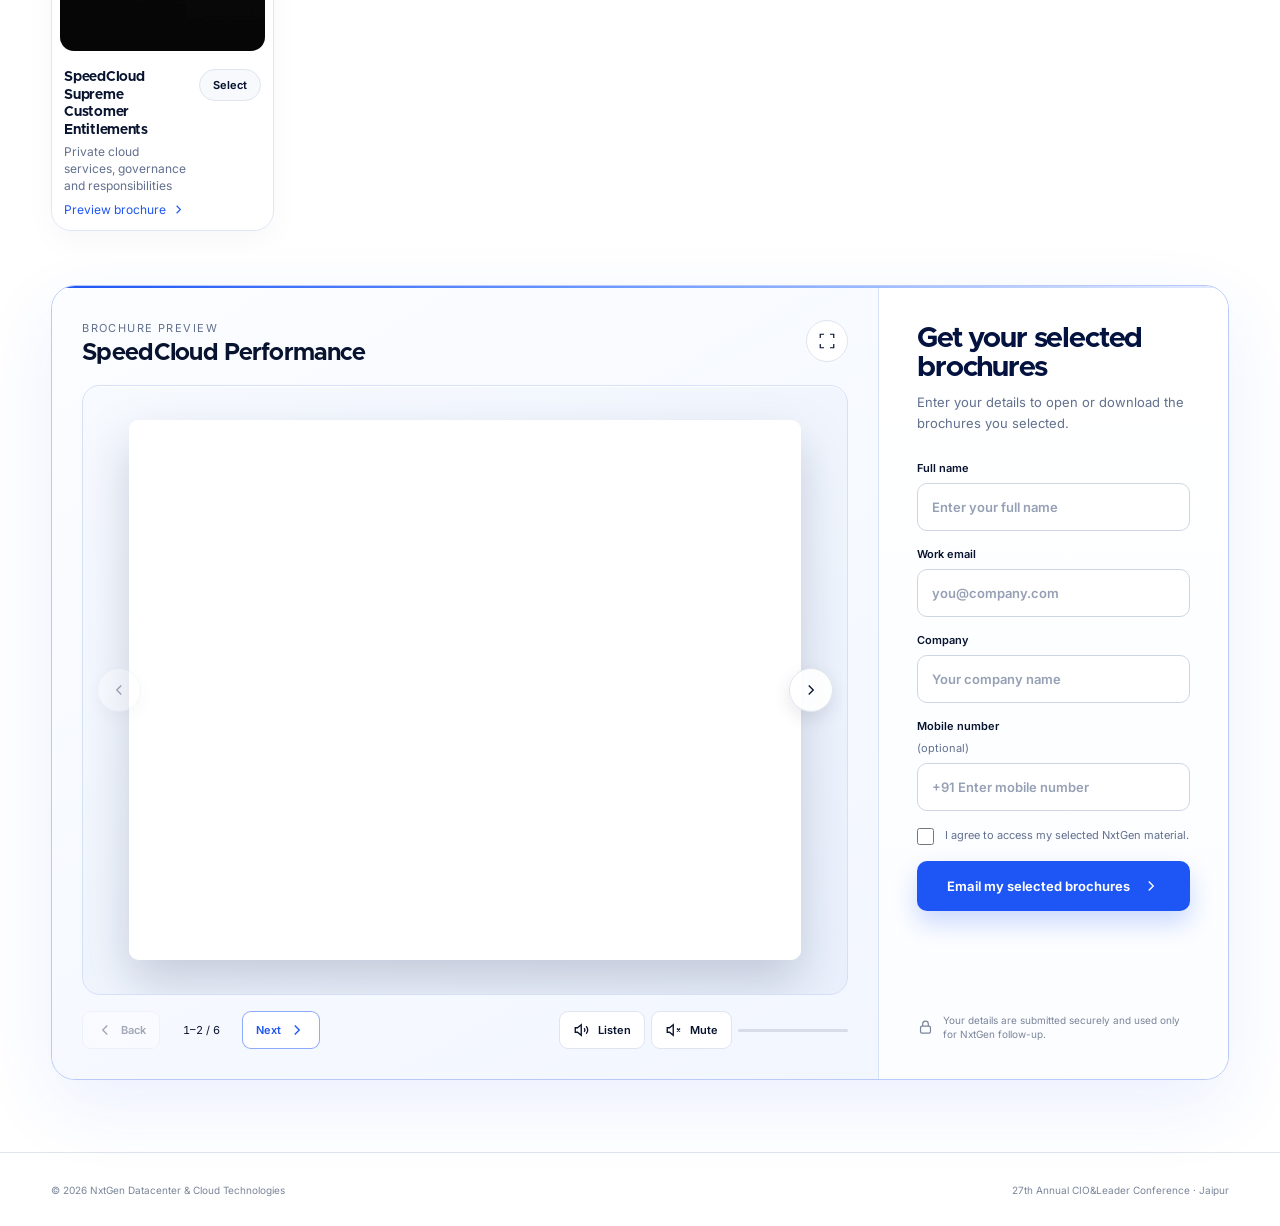
==== commit c1c635b2: "Add SVAIAM white paper to brochure portal" ====
--- a/index.html
+++ b/index.html
@@ -136,6 +136,6 @@
     <script src="config.js?v=20260728-8"></script>
     <script src="assets/brochures/narration-data.js"></script>
     <script src="assets/brochures/sovereign-ai-runtime/narration.js?v=20261012-1"></script>
-    <script src="app.js?v=20261012-2"></script>
+    <script src="app.js?v=20261013-1"></script>
   </body>
 </html>
